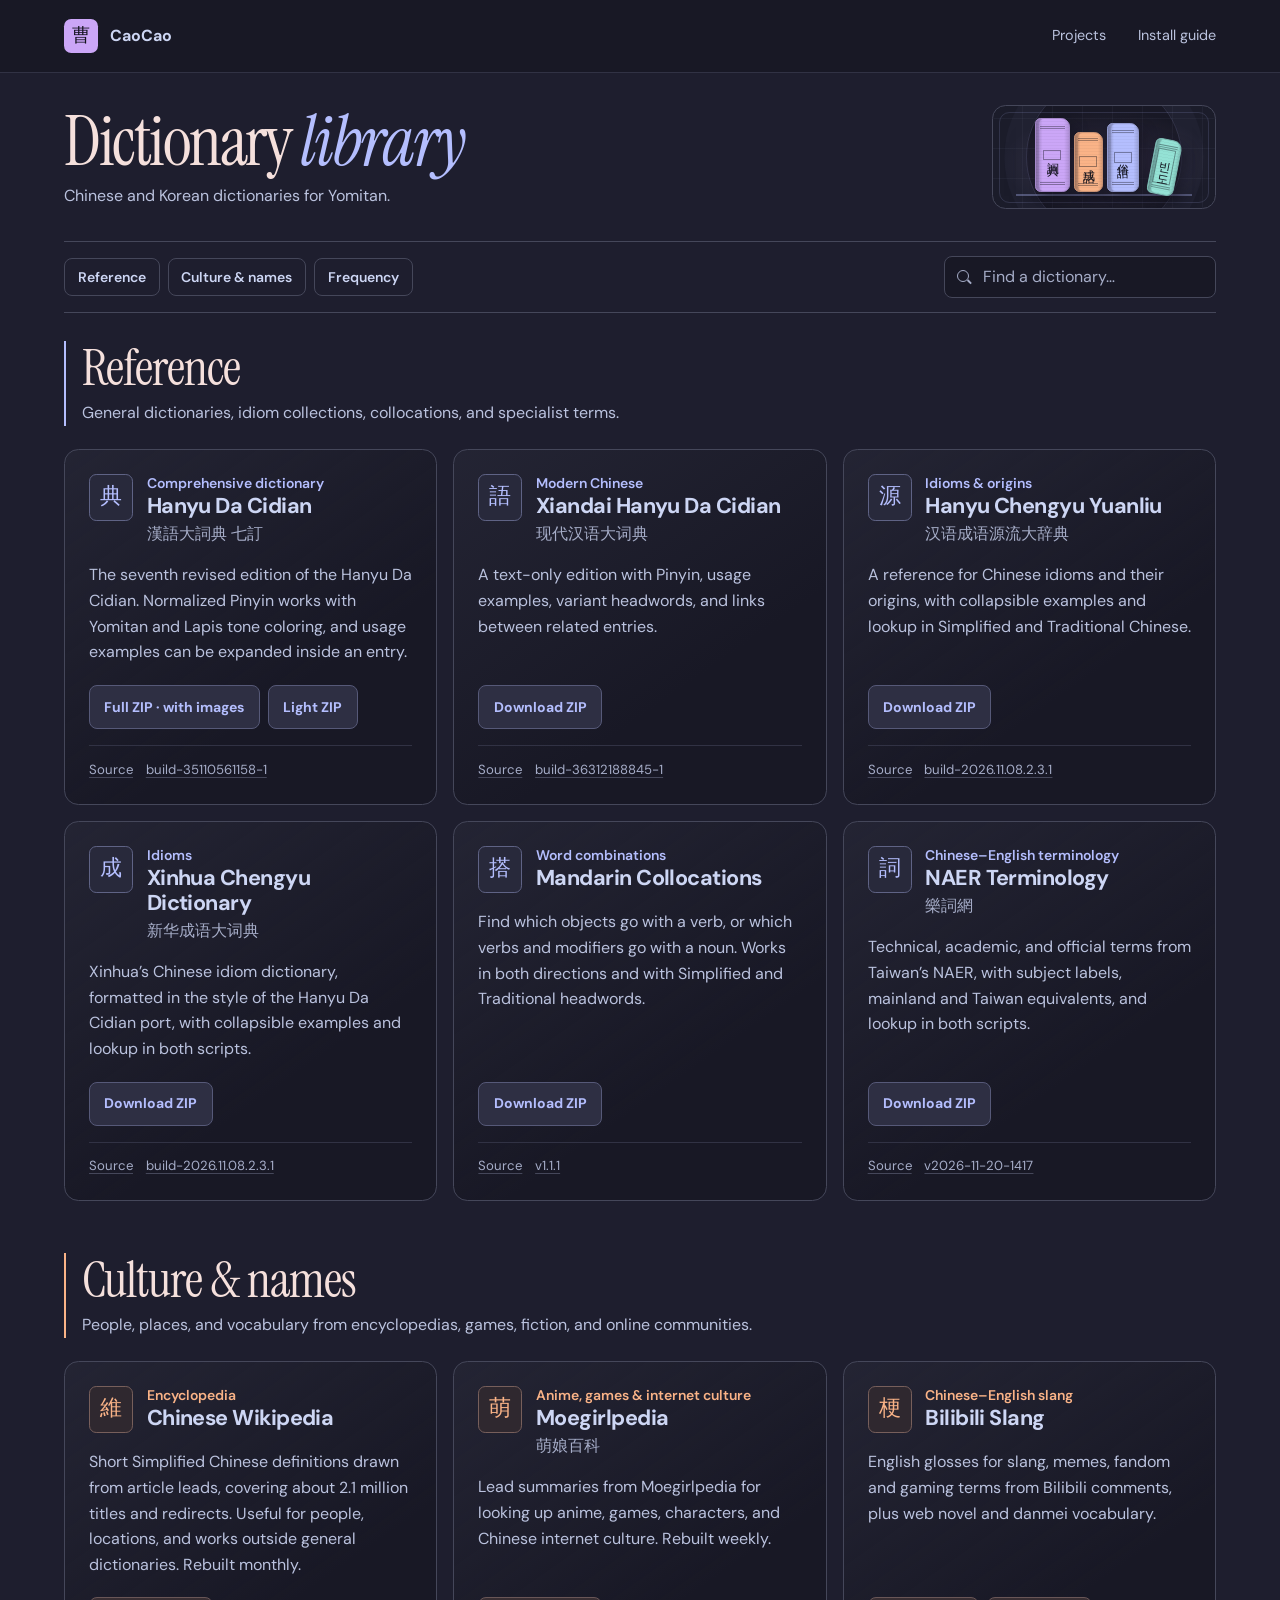
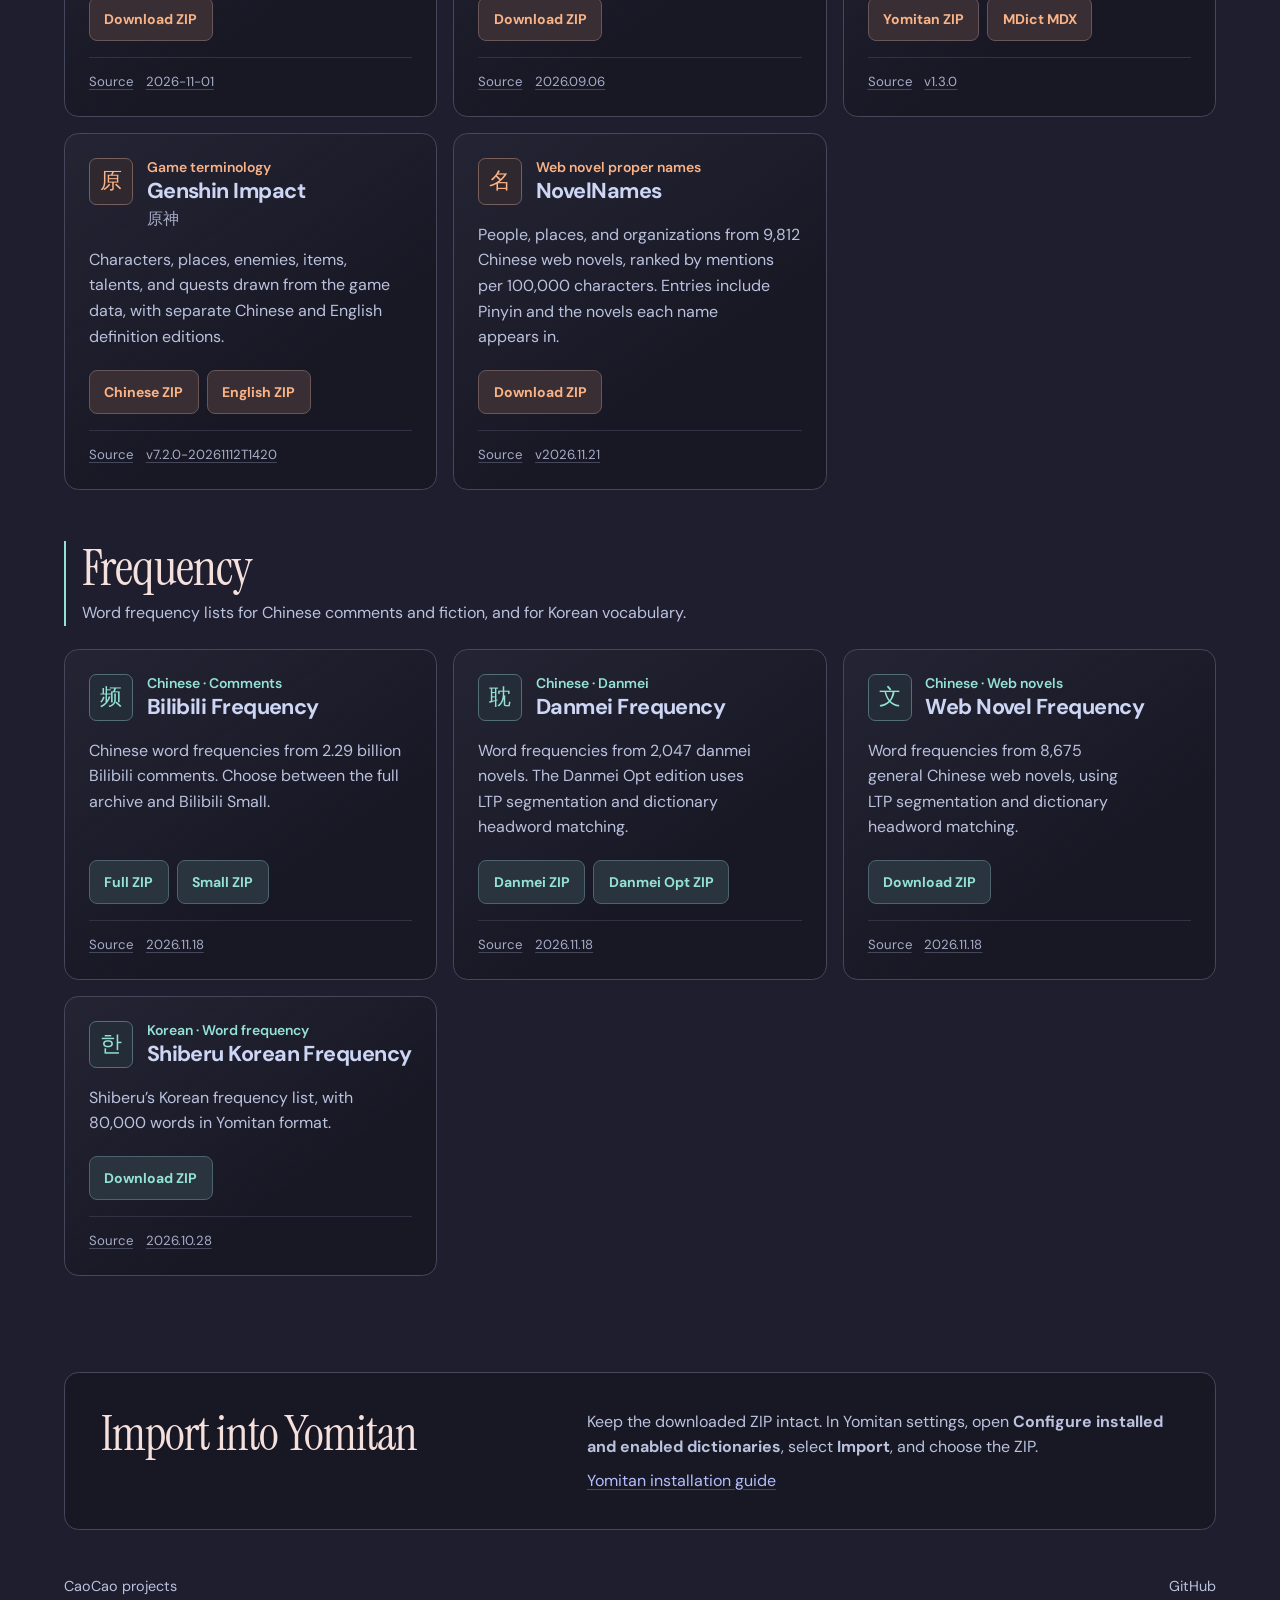
==== dictionaries/index.html @ 15251891 "Add a dedicated dictionary library" ====
<!doctype html>
<html lang="en">
<head>
  <meta charset="utf-8">
  <meta name="viewport" content="width=device-width, initial-scale=1">
  <meta name="theme-color" content="#1e1e2e">
  <meta name="description" content="Browse and download CaoCao’s Chinese and Korean dictionaries for Yomitan.">
  <title>Dictionary Library · CaoCao</title>
  <link rel="icon" type="image/svg+xml" href="../favicon.svg">
  <link rel="preconnect" href="https://fonts.googleapis.com">
  <link rel="preconnect" href="https://fonts.gstatic.com" crossorigin>
  <link href="https://fonts.googleapis.com/css2?family=DM+Sans:wght@400;500;600;700&family=Instrument+Serif:ital@0;1&display=swap" rel="stylesheet">
  <link rel="stylesheet" href="./catalog.css">
  <script type="module" src="./catalog.js"></script>
</head>
<body>
  <a class="skip-link" href="#catalog">Skip to dictionaries</a>
  <header class="site-header">
    <nav class="shell header-inner" aria-label="Site">
      <a class="brand" href="../">
        <span class="brand-mark" lang="zh-Hans" aria-hidden="true">曹</span>
        CaoCao
      </a>
      <div class="header-links">
        <a href="../">Projects</a>
        <a href="#install">Install guide</a>
      </div>
    </nav>
  </header>

  <main class="shell">
    <section class="hero" aria-labelledby="page-title">
      <div class="hero-copy">
        <h1 id="page-title">Dictionary <em>library</em></h1>
        <p class="hero-description">Chinese and Korean dictionaries for Yomitan.</p>
      </div>

      <div class="shelf" aria-hidden="true">
        <div class="shelf-books">
          <div class="book book-reference"><span lang="zh-Hant">詞典</span></div>
          <div class="book book-idioms"><span lang="zh-Hant">成語</span></div>
          <div class="book book-culture"><span lang="zh-Hant">俗語</span></div>
          <div class="book book-frequency"><span lang="ko">빈도</span></div>
        </div>
      </div>
    </section>

    <div id="catalog" tabindex="-1">
      <div class="catalog-toolbar" id="catalog-toolbar" hidden>
        <nav class="section-nav" aria-label="Dictionary categories">
          <a href="#reference">Reference</a>
          <a href="#culture">Culture &amp; names</a>
          <a href="#frequency">Frequency</a>
        </nav>
        <label class="search">
          <span class="visually-hidden">Find a dictionary</span>
          <input id="dictionary-search" type="search" placeholder="Find a dictionary…" autocomplete="off" spellcheck="false">
        </label>
      </div>
      <p id="catalog-status" class="catalog-status visually-hidden" role="status"></p>
      <noscript>
        <p class="catalog-status">Enable JavaScript to browse this catalog, or <a href="https://github.com/caocaochan?tab=repositories">find the dictionaries on GitHub</a>.</p>
      </noscript>

      <section id="reference" class="collection" aria-labelledby="reference-title" hidden>
        <header class="collection-heading">
          <h2 id="reference-title">Reference</h2>
          <p>General dictionaries, idiom collections, collocations, and specialist terms.</p>
        </header>
        <div class="dictionary-grid"></div>
      </section>
      <section id="culture" class="collection" aria-labelledby="culture-title" hidden>
        <header class="collection-heading">
          <h2 id="culture-title">Culture &amp; names</h2>
          <p>People, places, and vocabulary from encyclopedias, games, fiction, and online communities.</p>
        </header>
        <div class="dictionary-grid"></div>
      </section>
      <section id="frequency" class="collection" aria-labelledby="frequency-title" hidden>
        <header class="collection-heading">
          <h2 id="frequency-title">Frequency</h2>
          <p>Word frequency lists for Chinese comments and fiction, and for Korean vocabulary.</p>
        </header>
        <div class="dictionary-grid"></div>
      </section>
    </div>

    <aside id="install" class="install">
      <h2>Import into Yomitan</h2>
      <div>
        <p>Keep the downloaded ZIP intact. In Yomitan settings, open <strong>Configure installed and enabled dictionaries</strong>, select <strong>Import</strong>, and choose the ZIP.</p>
        <a href="https://yomitan.wiki/getting-started/#installing-dictionaries">Yomitan installation guide</a>
      </div>
    </aside>
  </main>

  <footer class="shell site-footer">
    <a href="../">CaoCao projects</a>
    <a href="https://github.com/caocaochan">GitHub</a>
  </footer>

  <template id="dictionary-card">
    <article class="dictionary-card">
      <header class="card-heading">
        <span class="card-mark" aria-hidden="true"></span>
        <div>
          <p class="card-kind"></p>
          <h3 class="card-title"></h3>
          <p class="card-subtitle"></p>
        </div>
      </header>
      <p class="card-description"></p>
      <div class="card-downloads"></div>
      <footer class="card-meta"></footer>
    </article>
  </template>
</body>
</html>
---- dictionaries/catalog.css ----
:root {
  /* Catppuccin Mocha */
  color-scheme: dark;
  --crust: #11111b;
  --mantle: #181825;
  --base: #1e1e2e;
  --surface: #313244;
  --surface-raised: #45475a;
  --text: #cdd6f4;
  --subtext: #bac2de;
  --muted: #a6adc8;
  --lavender: #b4befe;
  --mauve: #cba6f7;
  --peach: #fab387;
  --teal: #94e2d5;
  --rosewater: #f5e0dc;
  --display: 'Instrument Serif', Georgia, serif;
  --sans: 'DM Sans', system-ui, sans-serif;
  --cjk: 'Noto Serif CJK SC', 'Songti SC', SimSun, 'Noto Serif CJK KR', 'Batang', serif;
}

*, *::before, *::after { box-sizing: border-box; }
[hidden] { display: none !important; }

body {
  margin: 0;
  background: var(--base);
  color: var(--text);
  font: 1rem/1.6 var(--sans);
}

a { color: inherit; }

a:focus-visible, input:focus-visible {
  outline: 2px solid var(--lavender);
  outline-offset: 4px;
}

.visually-hidden, .skip-link:not(:focus) {
  position: absolute;
  width: 1px;
  height: 1px;
  padding: 0;
  overflow: hidden;
  clip-path: inset(50%);
  white-space: nowrap;
}

.skip-link:focus {
  position: fixed;
  z-index: 1;
  inset: 1rem auto auto 1rem;
  padding: 0.5rem 1rem;
  background: var(--mantle);
}

.shell {
  width: min(72rem, calc(100% - 4rem));
  margin-inline: auto;
}

.site-header {
  border-bottom: 1px solid var(--surface);
  background: var(--mantle);
}

.header-inner, .site-footer {
  display: flex;
  justify-content: space-between;
  align-items: center;
  gap: 1rem;
  min-height: 4.5rem;
}

.brand, .header-links {
  display: flex;
  align-items: center;
  gap: 0.75rem;
}

.brand {
  text-decoration: none;
  font-weight: 700;
}

.brand-mark {
  display: grid;
  place-items: center;
  width: 2.1rem;
  aspect-ratio: 1;
  border-radius: 0.45rem;
  background: var(--mauve);
  color: var(--crust);
  font: 1.1rem/1 var(--cjk);
}

.header-links {
  gap: clamp(1rem, 3vw, 2rem);
}

.header-links a, .site-footer a {
  color: var(--subtext);
  font-size: 0.9rem;
  text-decoration: none;
}

.header-links a:hover, .site-footer a:hover {
  color: var(--lavender);
  text-decoration: underline;
  text-underline-offset: 0.25em;
}

.hero {
  display: grid;
  grid-template-columns: minmax(0, 1fr) clamp(9rem, 21vw, 14rem);
  align-items: center;
  gap: 1.25rem;
  padding-block: clamp(1.25rem, 3vw, 2rem);
}

.hero h1, .collection h2, .install h2 {
  margin: 0;
  color: var(--rosewater);
  font-family: var(--display);
  font-weight: 400;
}

.hero h1 {
  font-size: clamp(2.85rem, 5.5vw, 4.6rem);
  line-height: 1;
  letter-spacing: -0.035em;
}

.hero h1 em {
  color: var(--lavender);
}

.hero-description {
  margin: 0.4rem 0 0;
  color: var(--subtext);
}

.download-link {
  display: inline-flex;
  align-items: center;
  min-height: 2.75rem;
  border: 1px solid transparent;
  border-radius: 0.5rem;
  padding: 0.45rem 0.9rem;
  font-weight: 700;
  text-decoration: none;
}

.shelf {
  position: relative;
  isolation: isolate;
  container-type: inline-size;
  display: grid;
  place-items: center;
  min-width: 0;
  aspect-ratio: 2.15;
  overflow: hidden;
  border: 1px solid var(--surface-raised);
  border-radius: 0.85rem;
  background:
    radial-gradient(ellipse at 52% 56%, #cba6f720, transparent 65%),
    repeating-linear-gradient(90deg, transparent 0 29px, #b4befe0b 29px 30px),
    repeating-linear-gradient(0deg, transparent 0 29px, #b4befe0b 29px 30px),
    var(--mantle);
}

.shelf::before {
  content: '';
  position: absolute;
  z-index: -1;
  width: 70%;
  aspect-ratio: 1;
  border: 1px solid #b4befe26;
  border-radius: 50%;
  box-shadow: 0 0 0 1.35rem #b4befe08, 0 0 0 2.7rem #b4befe06;
}

.shelf::after {
  content: '';
  position: absolute;
  inset: 0.35rem;
  z-index: -1;
  border: 1px solid #b4befe26;
  border-radius: 0.65rem;
}

.shelf-books {
  display: flex;
  align-items: end;
  justify-content: center;
  gap: 2cqi;
  width: 79%;
  padding: 0 4% 1%;
  border-bottom: 2px solid #b4befe55;
  box-shadow: 0 12px 16px -12px var(--crust);
}

.book {
  position: relative;
  display: grid;
  place-items: center;
  flex: 0 0 var(--width);
  height: var(--height);
  border: 1px solid color-mix(in srgb, var(--cover) 78%, var(--base));
  border-radius: 0.35rem 0.55rem 0.45rem 0.35rem;
  background:
    linear-gradient(90deg, #11111b42, transparent 20%, transparent 85%, #11111b26),
    repeating-linear-gradient(0deg, #11111b09 0 1px, transparent 1px 3px),
    var(--cover);
  box-shadow: inset 0.2rem 0 #11111b26, 0.45rem 0.35rem 0.75rem #11111b70;
  color: var(--crust);
}

.book::before, .book::after {
  content: '';
  position: absolute;
  inset-inline: 12%;
  height: 0.2rem;
  border-block: 1px solid #11111b60;
}

.book::before { top: 9%; }
.book::after { bottom: 8%; }

.book span {
  writing-mode: vertical-rl;
  padding: 0.16rem 0.08rem;
  border: 1px solid #11111b66;
  font: 400 clamp(0.55rem, 5cqi, 0.75rem)/1.12 var(--cjk);
  letter-spacing: 0.15em;
}

.book-reference { --cover: var(--mauve); --width: 22%; --height: 33cqi; }
.book-idioms { --cover: var(--peach); --width: 18%; --height: 27cqi; }
.book-culture { --cover: var(--lavender); --width: 20%; --height: 31cqi; }
.book-frequency {
  --cover: var(--teal);
  --width: 17%;
  --height: 25cqi;
  margin-left: 2%;
  transform: rotate(11deg);
  transform-origin: bottom left;
}

#catalog, .collection, .dictionary-card, .install {
  scroll-margin-top: 1.25rem;
}

.catalog-toolbar {
  display: flex;
  flex-wrap: wrap;
  align-items: center;
  justify-content: space-between;
  gap: 0.85rem 1.5rem;
  padding-block: 0.85rem;
  border-block: 1px solid var(--surface-raised);
}

.section-nav, .card-downloads {
  display: flex;
  flex-wrap: wrap;
  gap: 0.5rem;
}

.section-nav a {
  padding: 0.43rem 0.8rem;
  border: 1px solid var(--surface-raised);
  border-radius: 0.5rem;
  color: var(--text);
  font-size: 0.875rem;
  font-weight: 600;
  text-decoration: none;
}

.section-nav a:hover {
  border-color: var(--lavender);
  color: var(--lavender);
}

.search {
  position: relative;
  display: block;
  width: min(100%, 17rem);
}

.search::before, .search::after {
  content: '';
  position: absolute;
  pointer-events: none;
}

.search::before {
  top: 0.88rem;
  left: 0.82rem;
  width: 0.77rem;
  aspect-ratio: 1;
  border: 1.5px solid var(--muted);
  border-radius: 50%;
}

.search::after {
  top: 1.57rem;
  left: 1.43rem;
  width: 0.33rem;
  height: 1.5px;
  background: var(--muted);
  transform: rotate(45deg);
}

.search input {
  width: 100%;
  min-height: 2.65rem;
  border: 1px solid var(--surface-raised);
  border-radius: 0.5rem;
  padding: 0.45rem 0.85rem 0.45rem 2.4rem;
  background: var(--mantle);
  color: var(--text);
  font: inherit;
}

.search input::placeholder { color: var(--muted); }

.catalog-status { color: var(--subtext); }

.collection {
  --section-accent: var(--lavender);
  margin-top: 1.75rem;
}

.collection:not([hidden]) ~ .collection {
  margin-top: clamp(2.5rem, 4vw, 4rem);
}

#culture { --section-accent: var(--peach); }
#frequency { --section-accent: var(--teal); }

.collection-heading {
  margin-bottom: 1.45rem;
  padding-left: 1rem;
  border-left: 2px solid var(--section-accent);
}

.collection h2, .install h2 {
  font-size: clamp(2.55rem, 4vw, 3.75rem);
  line-height: 1.05;
  letter-spacing: -0.02em;
}

.collection-heading p {
  margin: 0.35rem 0 0;
  color: var(--subtext);
}

.dictionary-grid {
  display: grid;
  grid-template-columns: repeat(3, minmax(0, 1fr));
  gap: 1rem;
}

.dictionary-card {
  display: flex;
  flex-direction: column;
  min-width: 0;
  border: 1px solid var(--surface-raised);
  border-radius: 0.9rem;
  padding: clamp(1.15rem, 2vw, 1.5rem);
  background: linear-gradient(145deg, #31324478, transparent 65%), var(--mantle);
}

.dictionary-card:target {
  border-color: var(--section-accent);
}

.card-heading {
  display: flex;
  align-items: start;
  gap: 0.85rem;
}

.card-mark {
  display: grid;
  place-items: center;
  flex: 0 0 2.75rem;
  aspect-ratio: 0.94;
  border: 1px solid color-mix(in srgb, var(--section-accent) 35%, var(--surface));
  border-radius: 0.45rem;
  background: color-mix(in srgb, var(--section-accent) 10%, var(--mantle));
  color: var(--section-accent);
  font: 1.35rem/1 var(--cjk);
}

.card-kind {
  margin: 0 0 0.15rem;
  color: var(--section-accent);
  font-size: 0.875rem;
  font-weight: 600;
  line-height: 1.3;
}

.card-title {
  margin: 0;
  color: var(--text);
  font-size: 1.35rem;
  line-height: 1.15;
  letter-spacing: -0.025em;
}

.card-subtitle {
  margin: 0.2rem 0 0;
  color: var(--muted);
  font: 1rem/1.45 var(--cjk);
}

.card-description {
  flex: 1;
  margin: 1.05rem 0 1.25rem;
  color: var(--subtext);
  text-wrap: pretty;
}

.download-link {
  background: color-mix(in srgb, var(--section-accent) 14%, var(--mantle));
  border-color: color-mix(in srgb, var(--section-accent) 28%, var(--surface));
  color: var(--section-accent);
  font-size: 0.875rem;
}

.download-link:hover {
  background: var(--section-accent);
  color: var(--crust);
}

.card-meta {
  display: flex;
  flex-wrap: wrap;
  align-items: baseline;
  gap: 0.25rem 0.8rem;
  margin-top: 1rem;
  padding-top: 0.8rem;
  border-top: 1px solid var(--surface);
  color: var(--muted);
  font-size: 0.825rem;
  overflow-wrap: anywhere;
}

.card-meta a, .install a {
  text-decoration-color: var(--surface-raised);
  text-underline-offset: 0.2em;
}

.card-meta a:hover, .install a:hover {
  color: var(--lavender);
  text-decoration-color: currentColor;
}

.install {
  display: grid;
  grid-template-columns: auto minmax(0, 37rem);
  align-items: start;
  gap: 1rem 2rem;
  justify-content: space-between;
  margin-top: clamp(3.5rem, 8vw, 6rem);
  padding: clamp(1.25rem, 3vw, 2.25rem);
  border: 1px solid var(--surface-raised);
  border-radius: 0.9rem;
  background: var(--mantle);
}

.install h2 { font-size: clamp(2.2rem, 4vw, 3rem); }
.install p { margin: 0 0 0.5rem; color: var(--subtext); }
.install a { color: var(--lavender); }

.site-footer { margin-top: 1.25rem; }

@media (max-width: 61rem) {
  .dictionary-grid { grid-template-columns: repeat(2, minmax(0, 1fr)); }
}

@media (max-width: 45rem) {
  .shell { width: calc(100% - 2rem); }
  .header-inner { min-height: 3.8rem; }
  .install { grid-template-columns: 1fr; }
}

@media (max-width: 34rem) {
  .hero { grid-template-columns: 1fr; }
  .shelf { display: none; }
  .dictionary-grid { grid-template-columns: 1fr; }
  .section-nav a { padding-inline: 0.6rem; }
  .search { width: 100%; }
}
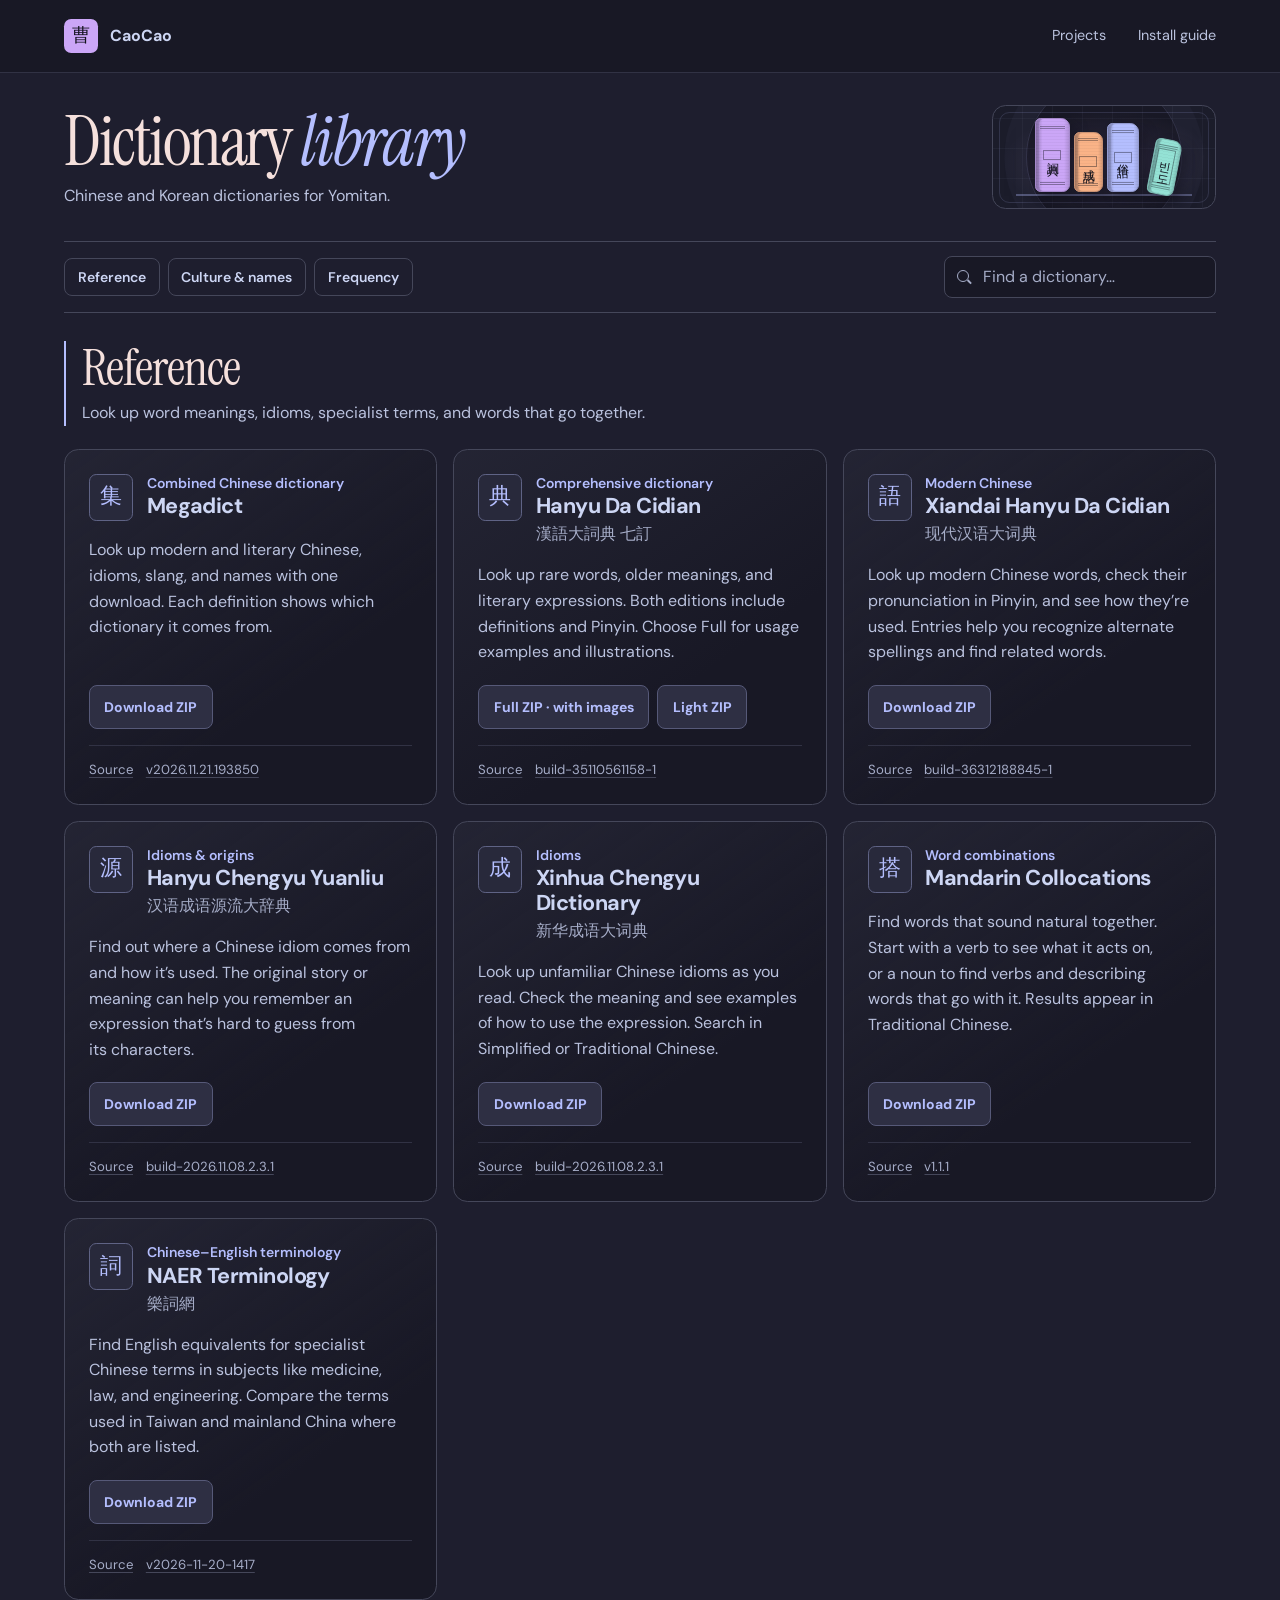
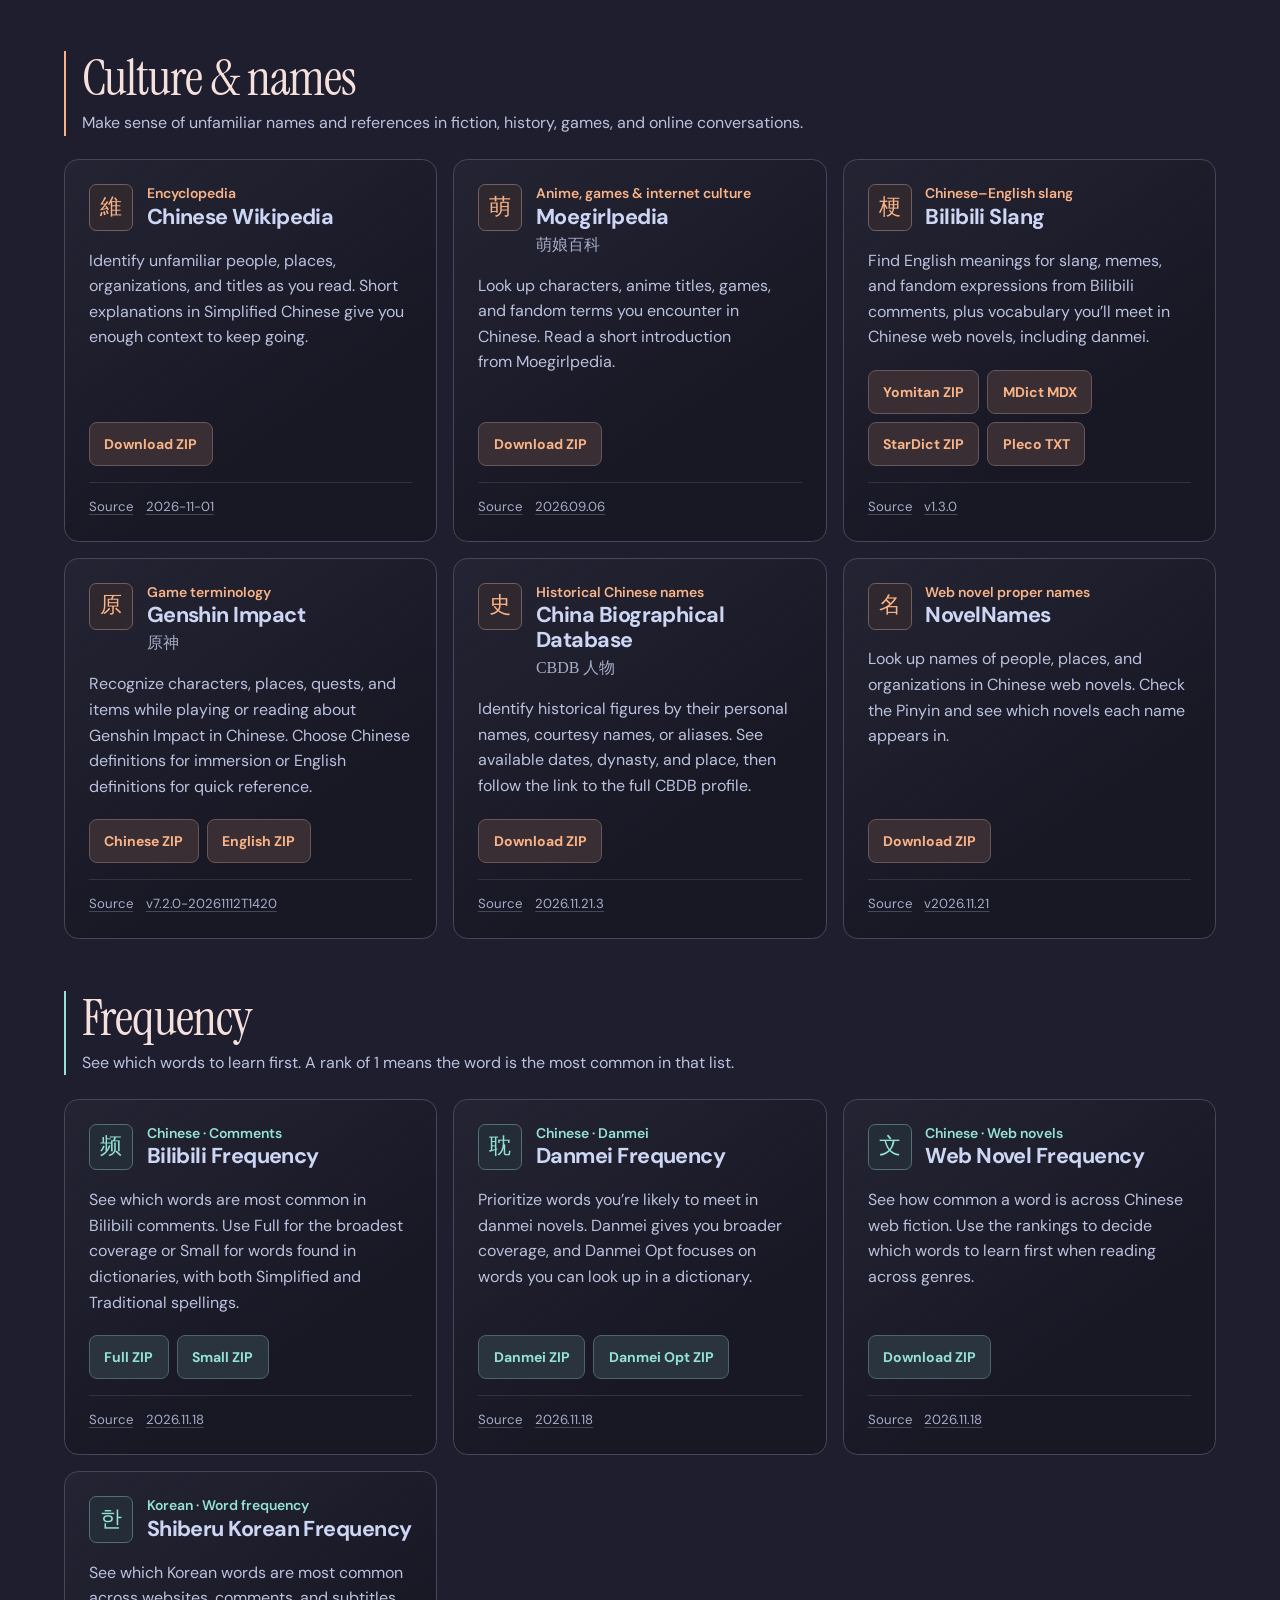
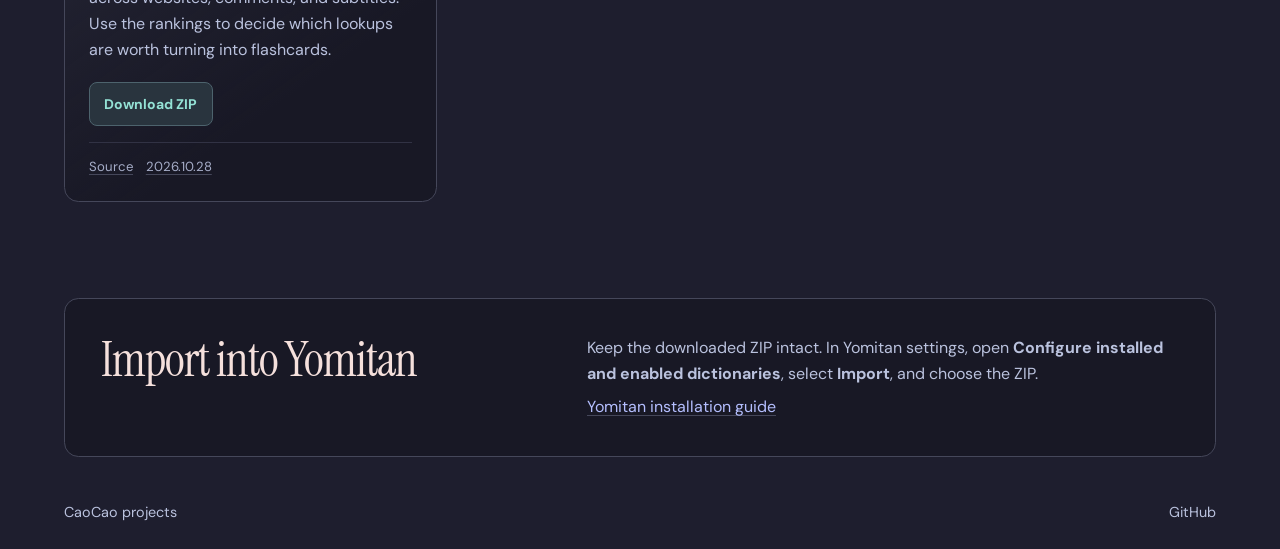
==== commit 7cfe2144: "Complete the learner-facing dictionary catalog" ====
--- a/dictionaries/index.html
+++ b/dictionaries/index.html
@@ -65,21 +65,21 @@
       <section id="reference" class="collection" aria-labelledby="reference-title" hidden>
         <header class="collection-heading">
           <h2 id="reference-title">Reference</h2>
-          <p>General dictionaries, idiom collections, collocations, and specialist terms.</p>
+          <p>Look up word meanings, idioms, specialist terms, and words that go together.</p>
         </header>
         <div class="dictionary-grid"></div>
       </section>
       <section id="culture" class="collection" aria-labelledby="culture-title" hidden>
         <header class="collection-heading">
           <h2 id="culture-title">Culture &amp; names</h2>
-          <p>People, places, and vocabulary from encyclopedias, games, fiction, and online communities.</p>
+          <p>Make sense of unfamiliar names and references in fiction, history, games, and online conversations.</p>
         </header>
         <div class="dictionary-grid"></div>
       </section>
       <section id="frequency" class="collection" aria-labelledby="frequency-title" hidden>
         <header class="collection-heading">
           <h2 id="frequency-title">Frequency</h2>
-          <p>Word frequency lists for Chinese comments and fiction, and for Korean vocabulary.</p>
+          <p>See which words to learn first. A rank of 1 means the word is the most common in that list.</p>
         </header>
         <div class="dictionary-grid"></div>
       </section>
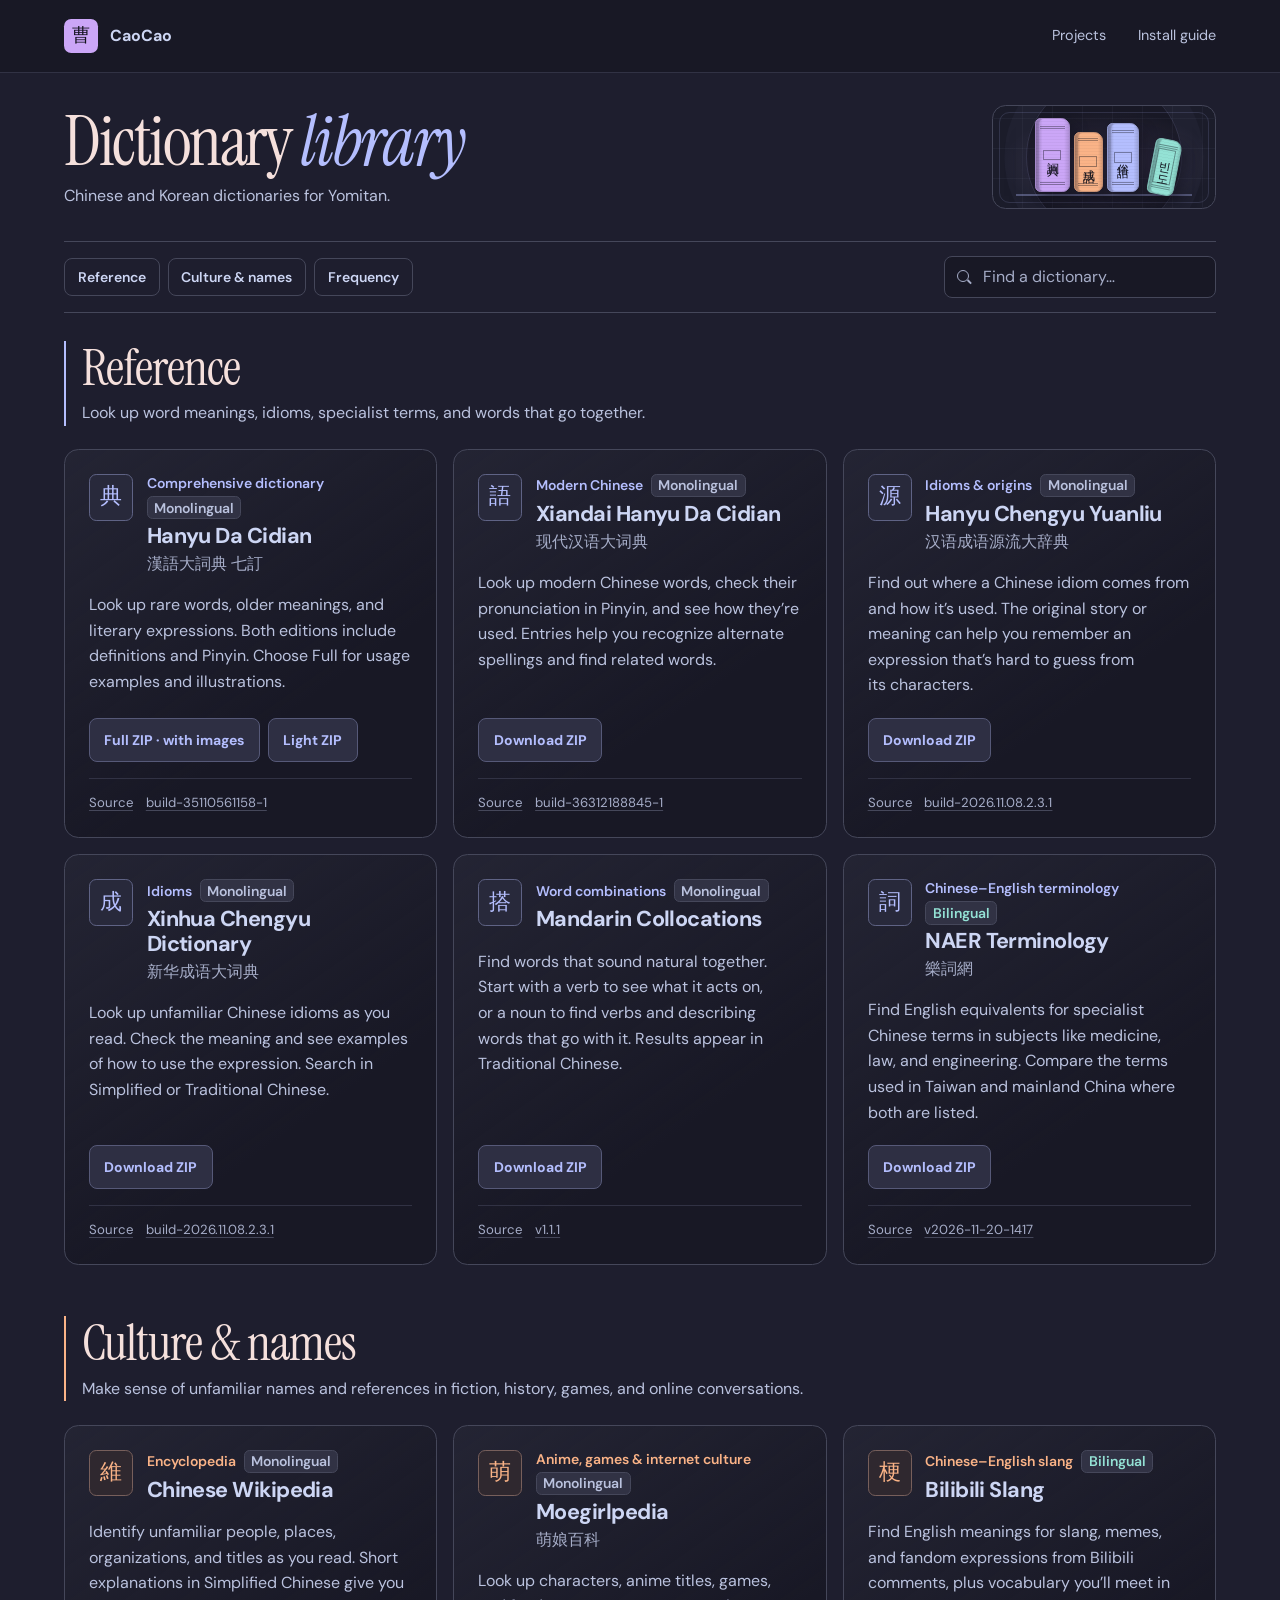
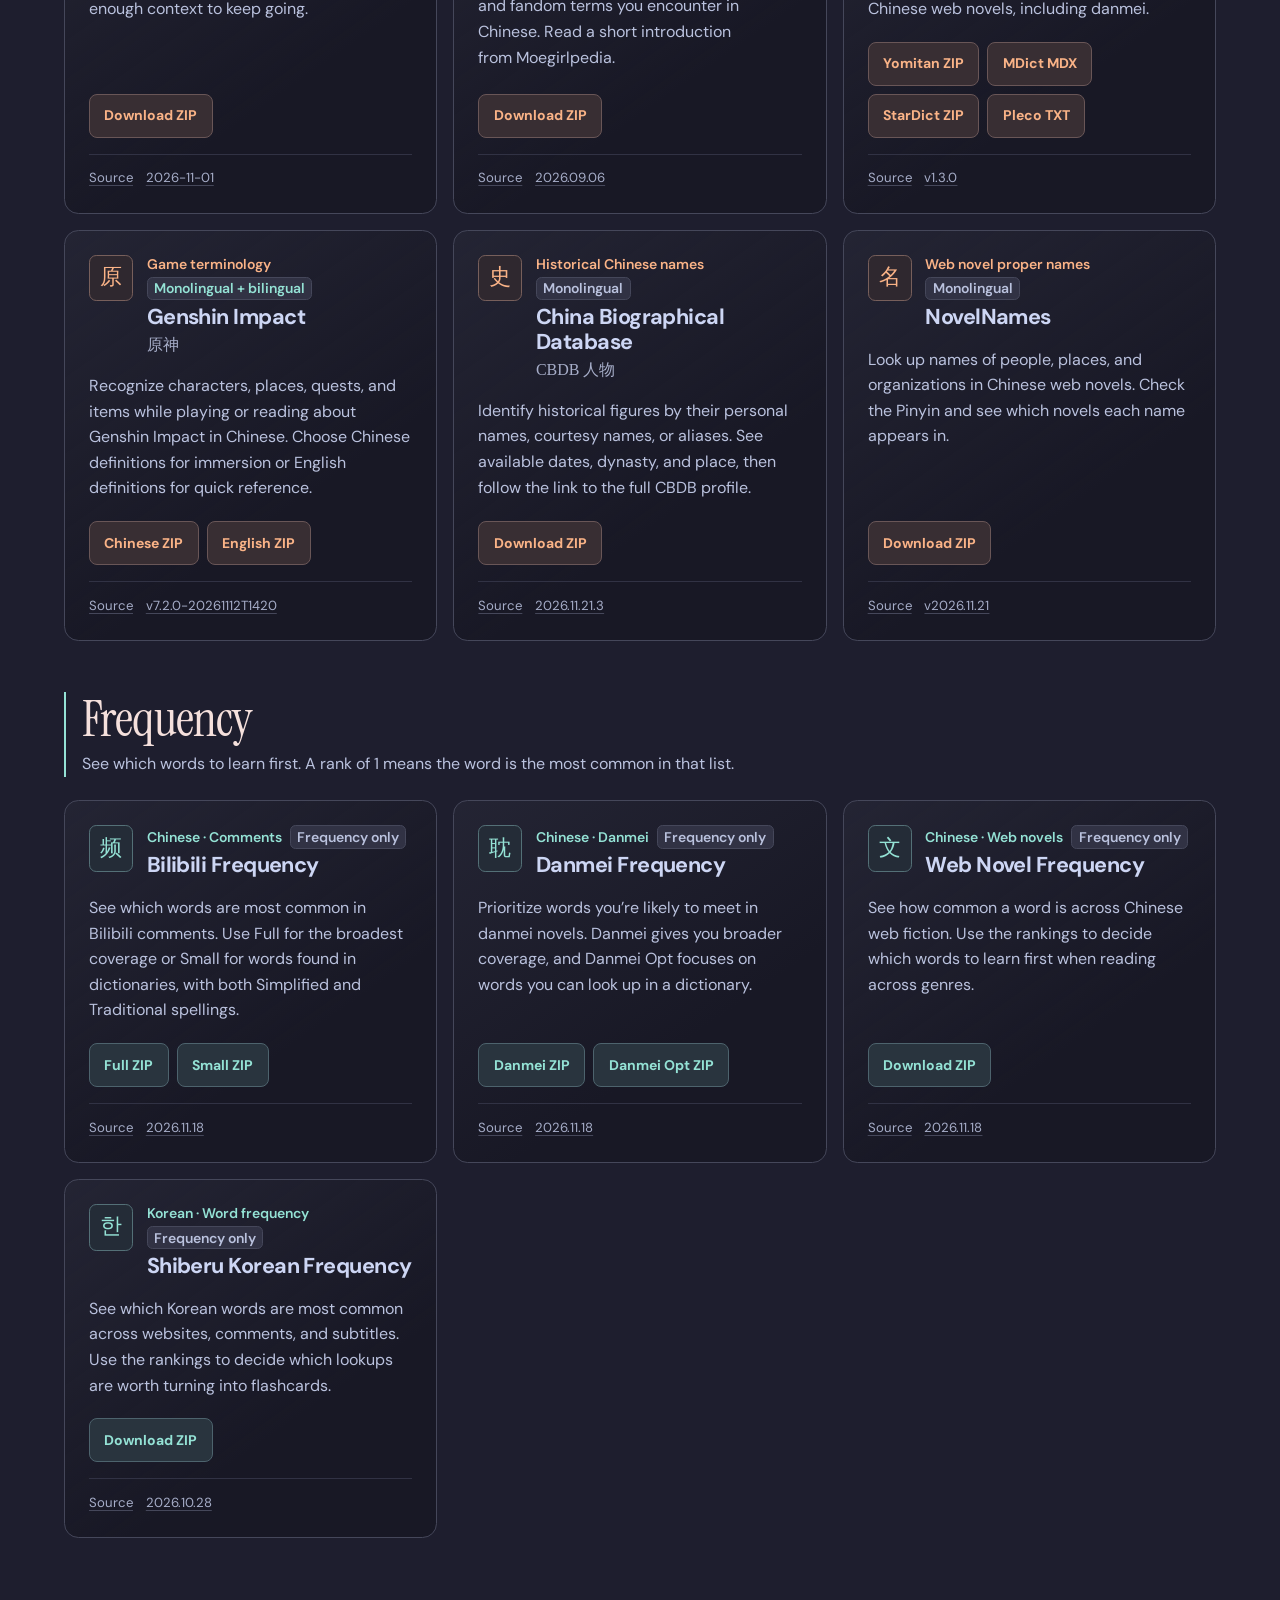
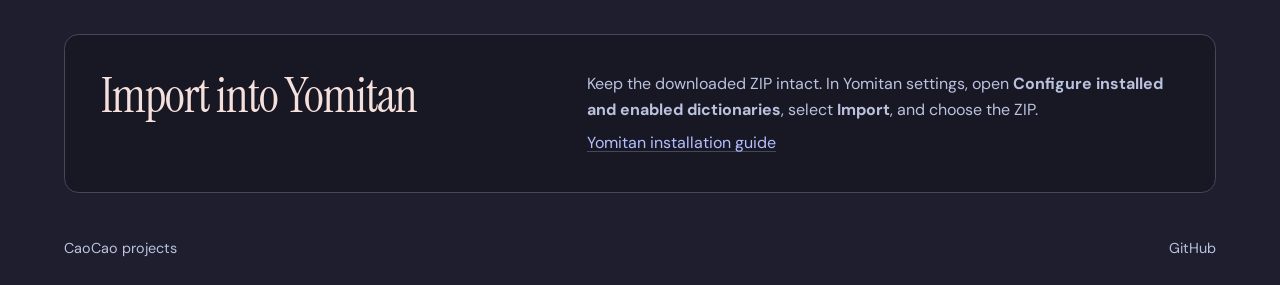
==== commit 0b108e6c: "Label dictionary definition languages" ====
--- a/dictionaries/index.html
+++ b/dictionaries/index.html
@@ -104,7 +104,10 @@
       <header class="card-heading">
         <span class="card-mark" aria-hidden="true"></span>
         <div>
-          <p class="card-kind"></p>
+          <p class="card-classification">
+            <span class="card-kind"></span>
+            <span class="card-definition"></span>
+          </p>
           <h3 class="card-title"></h3>
           <p class="card-subtitle"></p>
         </div>
--- a/dictionaries/catalog.css
+++ b/dictionaries/catalog.css
@@ -394,12 +394,33 @@
   font: 1.35rem/1 var(--cjk);
 }
 
-.card-kind {
-  margin: 0 0 0.15rem;
+.card-classification {
+  display: flex;
+  flex-wrap: wrap;
+  align-items: baseline;
+  gap: 0.25rem 0.5rem;
+  margin: 0 0 0.3rem;
   color: var(--section-accent);
   font-size: 0.875rem;
   font-weight: 600;
   line-height: 1.3;
+}
+
+.card-definition {
+  padding: 0.1rem 0.4rem;
+  border: 1px solid var(--surface-raised);
+  border-radius: 0.35rem;
+  background: var(--surface);
+  color: var(--subtext);
+}
+
+.card-definition[data-type="bilingual"],
+.card-definition[data-type="both"] {
+  color: var(--teal);
+}
+
+.card-definition:empty {
+  display: none;
 }
 
 .card-title {
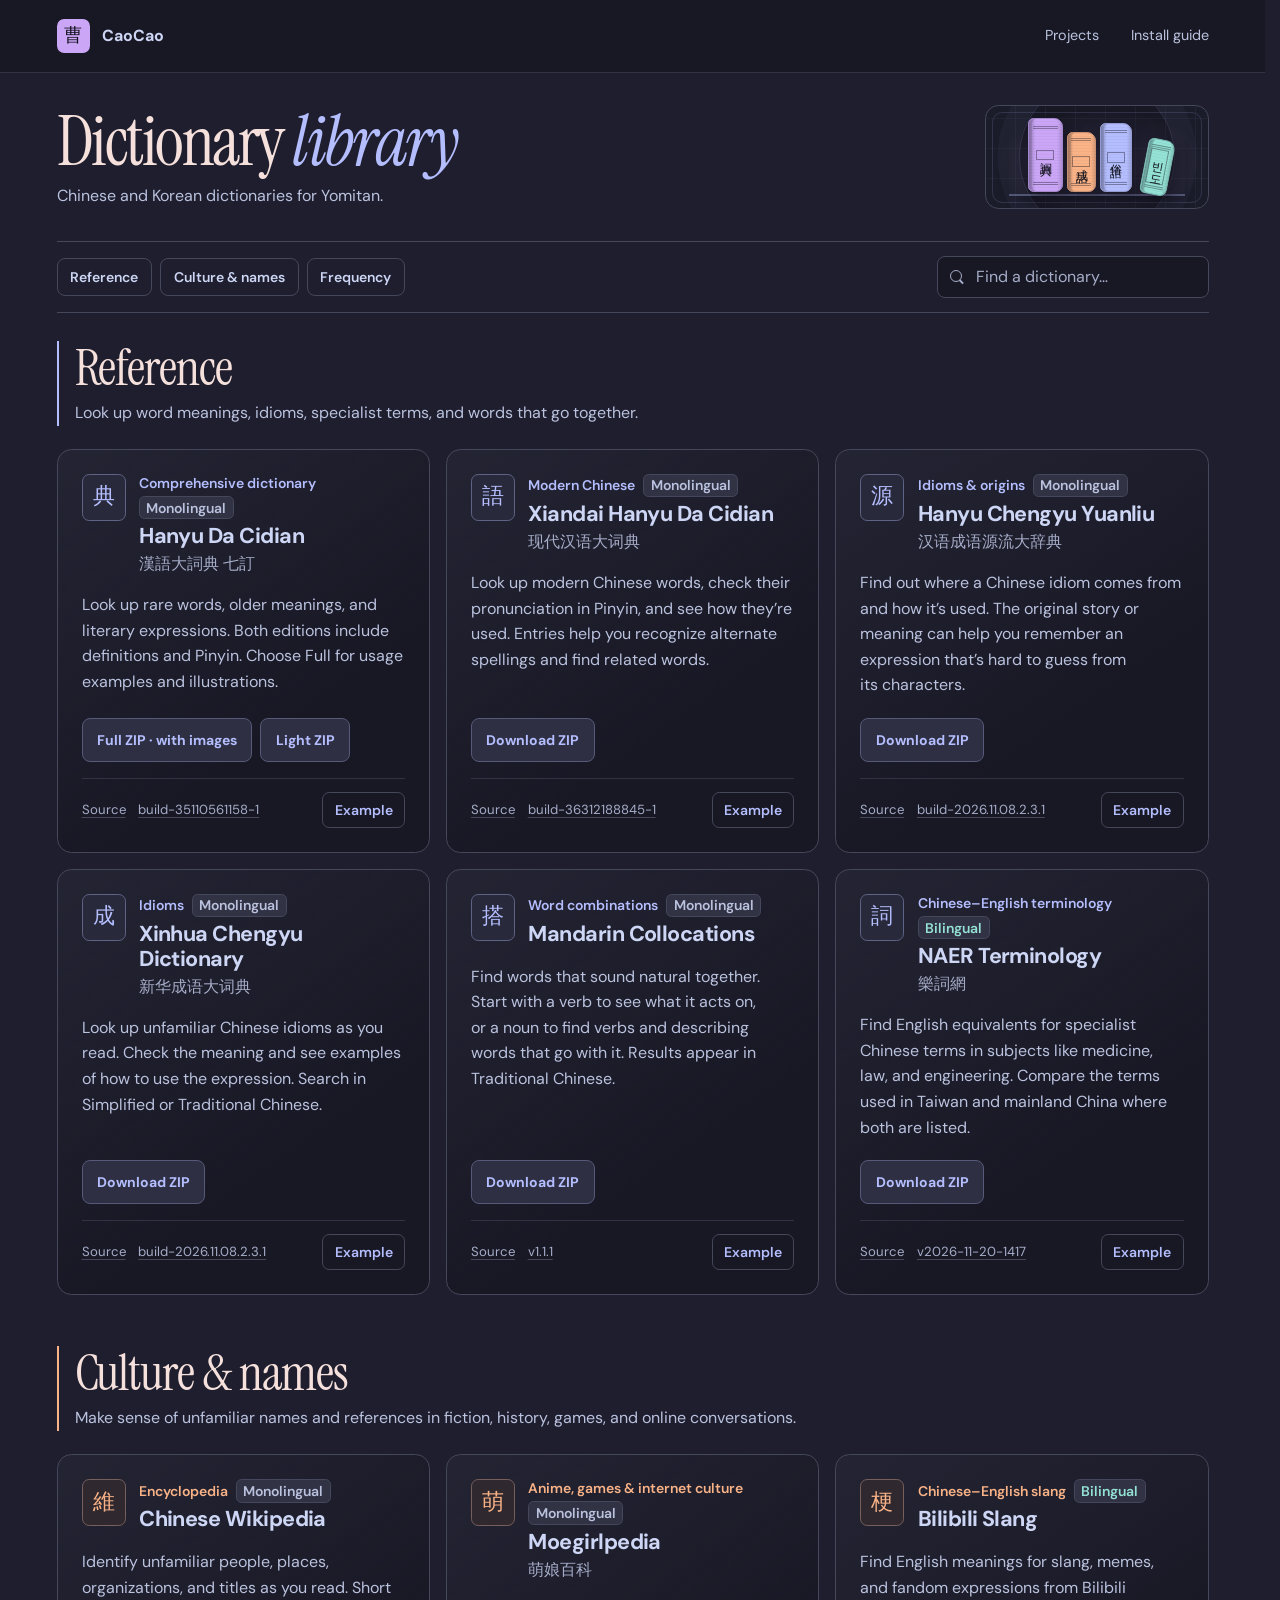
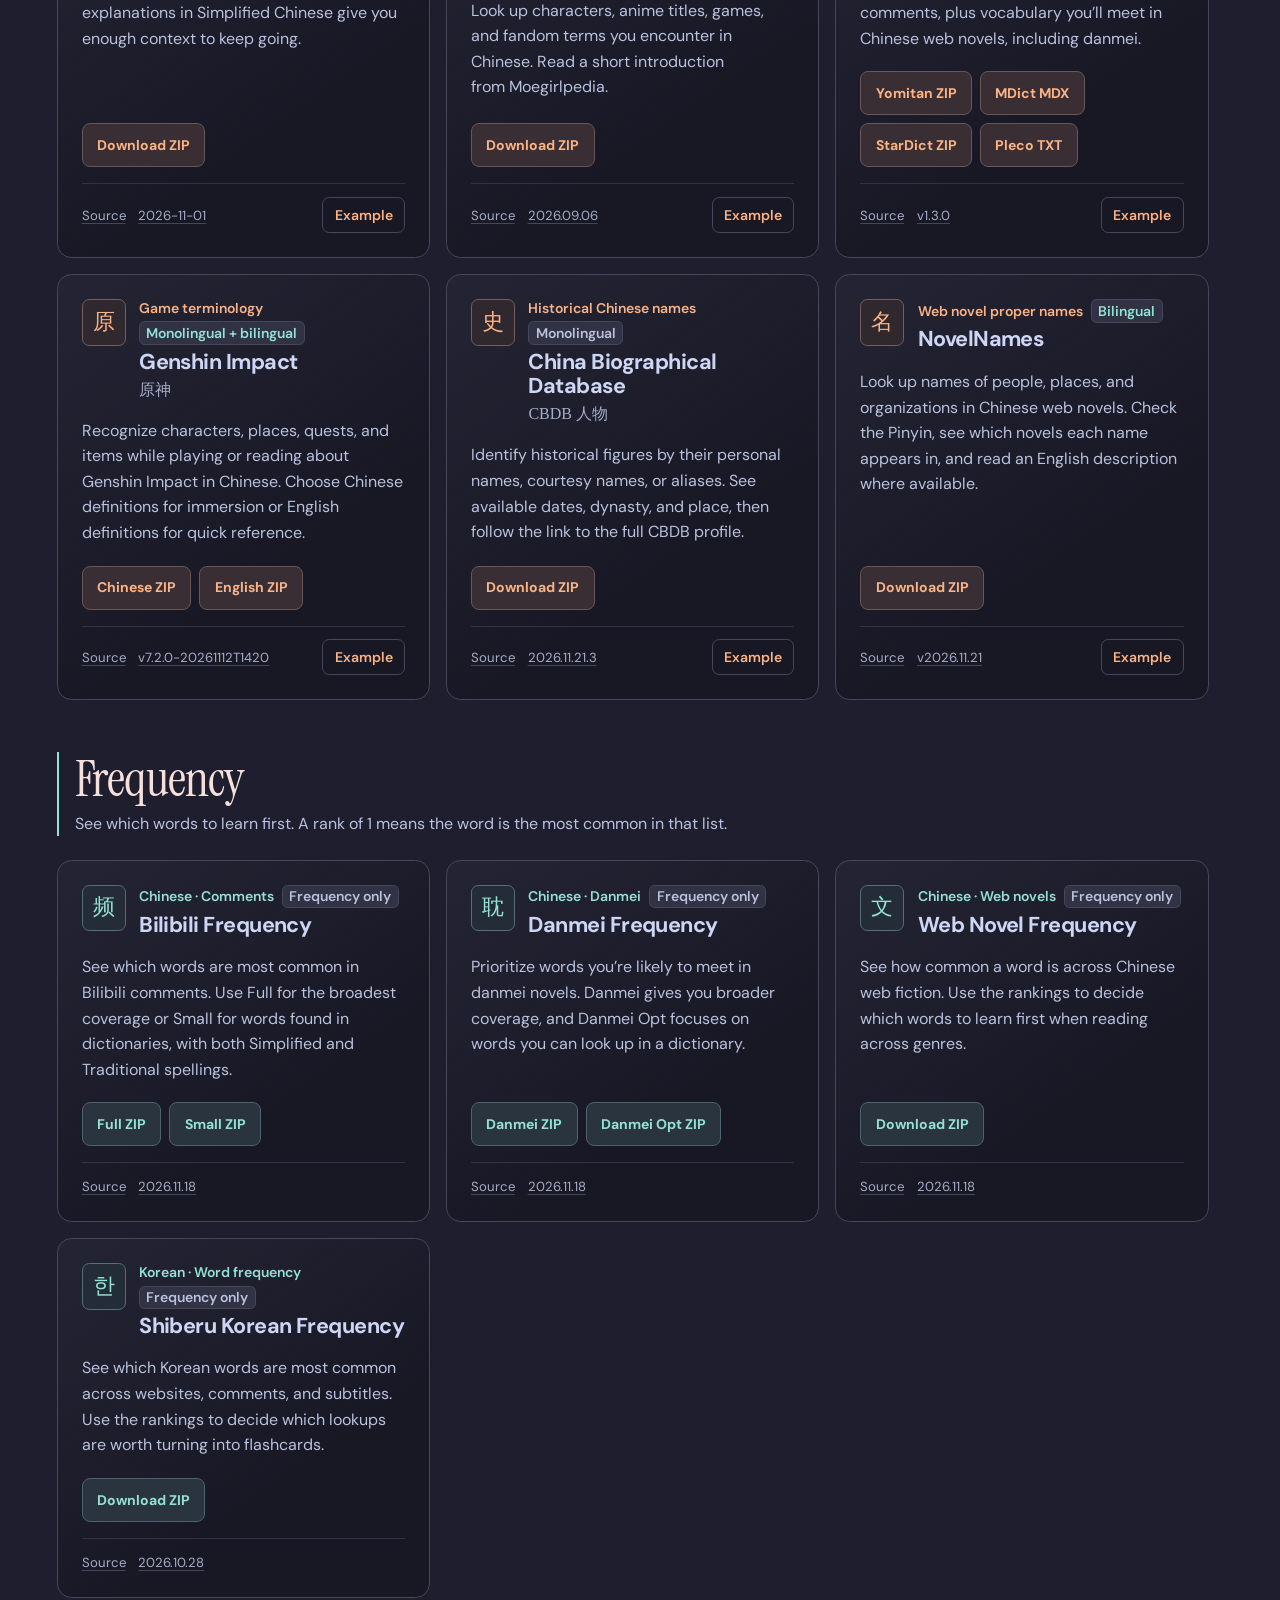
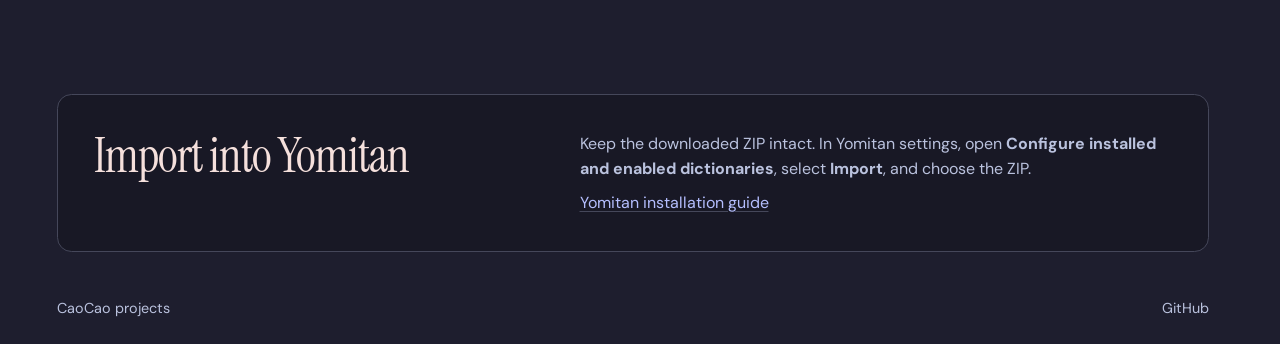
==== commit bab203a0: "Add dictionary entry previews" ====
--- a/dictionaries/index.html
+++ b/dictionaries/index.html
@@ -99,6 +99,21 @@
     <a href="https://github.com/caocaochan">GitHub</a>
   </footer>
 
+  <dialog class="example-dialog" id="example-dialog" aria-labelledby="example-term" aria-describedby="example-dictionary">
+    <div class="example-panel">
+      <header class="example-header">
+        <p id="example-dictionary"></p>
+        <form method="dialog">
+          <button class="example-close" type="submit" autofocus>Close</button>
+        </form>
+      </header>
+      <h2 id="example-term"></h2>
+      <p id="example-reading" class="example-reading" lang="zh-Latn-pinyin"></p>
+      <dl id="example-fields" class="example-fields"></dl>
+      <a id="example-source" class="example-source" hidden></a>
+    </div>
+  </dialog>
+
   <template id="dictionary-card">
     <article class="dictionary-card">
       <header class="card-heading">
@@ -114,7 +129,10 @@
       </header>
       <p class="card-description"></p>
       <div class="card-downloads"></div>
-      <footer class="card-meta"></footer>
+      <footer class="card-meta">
+        <div class="card-links"></div>
+        <button class="example-trigger" type="button" aria-haspopup="dialog" hidden>Example</button>
+      </footer>
     </article>
   </template>
 </body>
--- a/dictionaries/catalog.css
+++ b/dictionaries/catalog.css
@@ -22,6 +22,9 @@
 *, *::before, *::after { box-sizing: border-box; }
 [hidden] { display: none !important; }
 
+html { scrollbar-gutter: stable; }
+html:has(.example-dialog[open]) { overflow: hidden; }
+
 body {
   margin: 0;
   background: var(--base);
@@ -31,7 +34,7 @@
 
 a { color: inherit; }
 
-a:focus-visible, input:focus-visible {
+a:focus-visible, input:focus-visible, button:focus-visible {
   outline: 2px solid var(--lavender);
   outline-offset: 4px;
 }
@@ -336,7 +339,7 @@
   margin-top: clamp(2.5rem, 4vw, 4rem);
 }
 
-#culture { --section-accent: var(--peach); }
+#culture, .example-dialog[data-category="culture"] { --section-accent: var(--peach); }
 #frequency { --section-accent: var(--teal); }
 
 .collection-heading {
@@ -458,9 +461,9 @@
 
 .card-meta {
   display: flex;
-  flex-wrap: wrap;
-  align-items: baseline;
-  gap: 0.25rem 0.8rem;
+  justify-content: space-between;
+  align-items: center;
+  gap: 0.55rem;
   margin-top: 1rem;
   padding-top: 0.8rem;
   border-top: 1px solid var(--surface);
@@ -469,14 +472,114 @@
   overflow-wrap: anywhere;
 }
 
-.card-meta a, .install a {
+.card-links {
+  display: flex;
+  flex-wrap: wrap;
+  align-items: baseline;
+  gap: 0.25rem 0.8rem;
+  min-width: 0;
+}
+
+.card-meta a, .install a, .example-source {
   text-decoration-color: var(--surface-raised);
   text-underline-offset: 0.2em;
 }
 
-.card-meta a:hover, .install a:hover {
+.card-meta a:hover, .install a:hover, .example-source:hover {
   color: var(--lavender);
   text-decoration-color: currentColor;
+}
+
+.example-trigger, .example-close {
+  flex: none;
+  min-height: 2.25rem;
+  padding: 0.25rem 0.7rem;
+  border: 1px solid var(--surface-raised);
+  border-radius: 0.45rem;
+  background: transparent;
+  color: var(--section-accent);
+  font: 600 0.875rem/1.3 var(--sans);
+  cursor: pointer;
+}
+
+.example-trigger:hover, .example-close:hover {
+  border-color: var(--section-accent);
+  background: var(--surface);
+}
+
+.example-dialog {
+  --section-accent: var(--lavender);
+  width: min(35rem, calc(100% - 2rem));
+  max-height: calc(100dvh - 2rem);
+  padding: 0;
+  border: 1px solid var(--surface-raised);
+  border-top: 3px solid var(--section-accent);
+  border-radius: 1rem;
+  background: var(--mantle);
+  color: var(--text);
+  box-shadow: 0 1.5rem 5rem #11111bb3;
+  overscroll-behavior: contain;
+}
+
+.example-dialog::backdrop { background: #11111bba; }
+
+.example-panel { padding: clamp(1.25rem, 4vw, 2rem); }
+
+.example-header {
+  display: flex;
+  justify-content: space-between;
+  align-items: start;
+  gap: 0.75rem;
+}
+
+.example-header p {
+  margin: 0.35rem 0 0;
+  color: var(--section-accent);
+  font-size: 0.875rem;
+  font-weight: 600;
+}
+
+#example-term {
+  margin: 0.6rem 0 0;
+  color: var(--rosewater);
+  font: 400 clamp(2rem, 7vw, 3.3rem)/1.18 var(--cjk);
+  overflow-wrap: anywhere;
+}
+
+.example-reading {
+  margin: 0.25rem 0 0;
+  color: var(--subtext);
+  font-size: 1.15rem;
+}
+
+.example-fields {
+  margin: 1.25rem 0 0;
+  padding: 0.15rem 1rem;
+  border: 1px solid var(--surface-raised);
+  border-radius: 0.65rem;
+  background: var(--base);
+}
+
+.example-fields > div { padding-block: 0.7rem; }
+.example-fields > div + div { border-top: 1px solid var(--surface); }
+
+.example-fields dt {
+  color: var(--section-accent);
+  font-size: 0.875rem;
+  font-weight: 600;
+}
+
+.example-fields dd {
+  margin: 0.15rem 0 0;
+  overflow-wrap: anywhere;
+  white-space: pre-line;
+}
+
+.example-source {
+  display: inline-block;
+  margin-top: 0.8rem;
+  color: var(--subtext);
+  font-size: 0.875rem;
 }
 
 .install {
